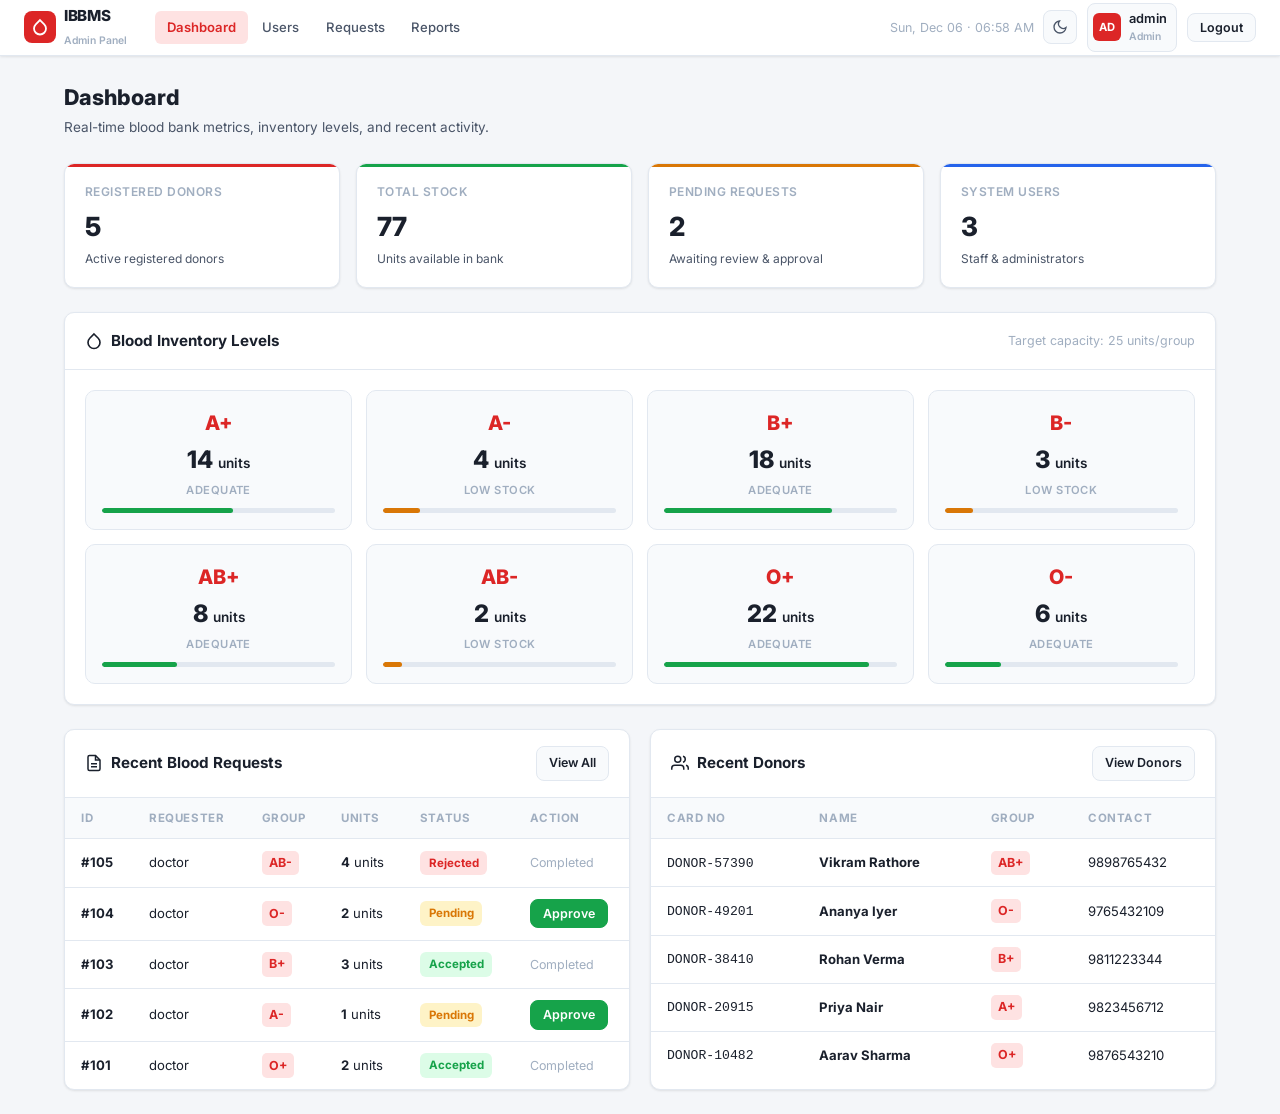
==== admin/dashboard.html @ c698e4dd "Redesign project: HTML-first UI, top navbar, centered login, and request cancellation" ====
<!DOCTYPE html>
<html lang="en">
<head>
    <meta charset="UTF-8">
    <meta name="viewport" content="width=device-width, initial-scale=1.0">
    <title>Admin Dashboard — IBBMS</title>
    <link rel="stylesheet" href="../assets/styles.css">
</head>
<body>
    <nav class="navbar">
        <div class="nav-brand">
            <div class="brand-icon">
                <svg width="18" height="18" viewBox="0 0 24 24" fill="none" stroke="currentColor" stroke-width="2.4"><path d="M12 2.69l5.66 5.66a8 8 0 1 1-11.31 0z"/></svg>
            </div>
            <div><h1>IBBMS</h1><span>Admin Panel</span></div>
        </div>
        <div class="nav-links">
            <a href="dashboard.html" class="active">Dashboard</a>
            <a href="manage_users.html">Users</a>
            <a href="manage_requests.html">Requests</a>
            <a href="reports.html">Reports</a>
        </div>
        <div class="nav-right">
            <span class="live-clock" style="font-size:.78rem;color:var(--text-muted)"></span>
            <button class="theme-btn" onclick="toggleTheme()" title="Toggle theme"></button>
            <div class="nav-user">
                <div class="nav-avatar" id="navAvatar">AD</div>
                <div><div id="navUsername" style="font-size:.8rem">admin</div><div class="role-tag" id="navRole">Admin</div></div>
            </div>
            <button class="btn btn-sm btn-secondary" onclick="logout(event)">Logout</button>
        </div>
    </nav>

    <main class="page">
        <div class="page-header">
            <div>
                <h2>Dashboard</h2>
                <p>Real-time blood bank metrics, inventory levels, and recent activity.</p>
            </div>
        </div>

        <!-- Stat Cards -->
        <div class="stats-row">
            <div class="stat-card red">
                <div class="stat-label">Registered Donors</div>
                <div class="stat-value" id="statDonors">—</div>
                <div class="stat-meta">Active registered donors</div>
            </div>
            <div class="stat-card green">
                <div class="stat-label">Total Stock</div>
                <div class="stat-value" id="statStock">—</div>
                <div class="stat-meta">Units available in bank</div>
            </div>
            <div class="stat-card amber">
                <div class="stat-label">Pending Requests</div>
                <div class="stat-value" id="statPending">—</div>
                <div class="stat-meta">Awaiting review &amp; approval</div>
            </div>
            <div class="stat-card blue">
                <div class="stat-label">System Users</div>
                <div class="stat-value" id="statUsers">—</div>
                <div class="stat-meta">Staff &amp; administrators</div>
            </div>
        </div>

        <!-- Blood Inventory Grid Card -->
        <div class="card">
            <div class="card-header">
                <h3>
                    <svg width="18" height="18" viewBox="0 0 24 24" fill="none" stroke="currentColor" stroke-width="2.2"><path d="M12 2.69l5.66 5.66a8 8 0 1 1-11.31 0z"/></svg>
                    Blood Inventory Levels
                </h3>
                <span style="font-size:.78rem;color:var(--text-muted)">Target capacity: 25 units/group</span>
            </div>
            <div class="card-body">
                <div class="blood-grid" id="bloodGrid">
                    <!-- Blood units dynamically rendered -->
                </div>
            </div>
        </div>

        <!-- Two-column: Recent Requests & Recent Donors -->
        <div class="grid-2">
            <!-- Recent Requests -->
            <div class="card">
                <div class="card-header">
                    <h3>
                        <svg width="18" height="18" viewBox="0 0 24 24" fill="none" stroke="currentColor" stroke-width="2"><path d="M14 2H6a2 2 0 0 0-2 2v16a2 2 0 0 0 2 2h12a2 2 0 0 0 2-2V8z"/><polyline points="14 2 14 8 20 8"/><line x1="16" y1="13" x2="8" y2="13"/><line x1="16" y1="17" x2="8" y2="17"/></svg>
                        Recent Blood Requests
                    </h3>
                    <a href="manage_requests.html" class="btn btn-sm btn-secondary">View All</a>
                </div>
                <div class="card-body p-0">
                    <div class="table-wrap">
                        <table>
                            <thead>
                                <tr>
                                    <th>ID</th>
                                    <th>Requester</th>
                                    <th>Group</th>
                                    <th>Units</th>
                                    <th>Status</th>
                                    <th>Action</th>
                                </tr>
                            </thead>
                            <tbody id="recentRequestsBody">
                                <tr><td colspan="6" class="empty-state">Loading requests...</td></tr>
                            </tbody>
                        </table>
                    </div>
                </div>
            </div>

            <!-- Recent Donors -->
            <div class="card">
                <div class="card-header">
                    <h3>
                        <svg width="18" height="18" viewBox="0 0 24 24" fill="none" stroke="currentColor" stroke-width="2"><path d="M17 21v-2a4 4 0 0 0-4-4H5a4 4 0 0 0-4 4v2"/><circle cx="9" cy="7" r="4"/><path d="M23 21v-2a4 4 0 0 0-3-3.87"/><path d="M16 3.13a4 4 0 0 1 0 7.75"/></svg>
                        Recent Donors
                    </h3>
                    <a href="reports.html" class="btn btn-sm btn-secondary">View Donors</a>
                </div>
                <div class="card-body p-0">
                    <div class="table-wrap">
                        <table>
                            <thead>
                                <tr>
                                    <th>Card No</th>
                                    <th>Name</th>
                                    <th>Group</th>
                                    <th>Contact</th>
                                </tr>
                            </thead>
                            <tbody id="recentDonorsBody">
                                <tr><td colspan="4" class="empty-state">Loading donors...</td></tr>
                            </tbody>
                        </table>
                    </div>
                </div>
            </div>
        </div>
    </main>

    <script src="../assets/app.js"></script>
    <script>
        async function loadDashboard() {
            const data = await IBBMS.loadShell('Admin');
            if (!data) return;

            // Stats row
            const totalStock = Object.values(data.inventory || {}).reduce((a, b) => a + b, 0);
            const pendingCount = (data.requests || []).filter(r => r.status === 'Pending').length;

            document.getElementById('statDonors').textContent = data.donors ? data.donors.length : 0;
            document.getElementById('statStock').textContent = totalStock;
            document.getElementById('statPending').textContent = pendingCount;
            document.getElementById('statUsers').textContent = data.users ? data.users.length : 0;

            // Render Blood Grid
            renderBloodGrid(data.inventory || {});

            // Render Recent Requests (first 5)
            renderRecentRequests(data.requests || []);

            // Render Recent Donors (first 5)
            renderRecentDonors(data.donors || []);
        }

        function renderBloodGrid(inventory) {
            const container = document.getElementById('bloodGrid');
            container.innerHTML = BLOOD_GROUPS.map(group => {
                const units = inventory[group] !== undefined ? inventory[group] : 0;
                let statusClass = '';
                if (units === 0) statusClass = 'critical';
                else if (units <= 5) statusClass = 'low';

                const pct = Math.min(100, Math.round((units / 25) * 100));

                return `
                    <div class="blood-item ${statusClass}">
                        <div class="group-name">${esc(group)}</div>
                        <div class="group-units">${units} <span style="font-size:.85rem;font-weight:600">units</span></div>
                        <div class="group-label">${units === 0 ? 'Critical (0 units)' : units <= 5 ? 'Low Stock' : 'Adequate'}</div>
                        <div class="meter">
                            <div class="meter-fill" style="width: ${pct}%"></div>
                        </div>
                    </div>
                `;
            }).join('');
        }

        function renderRecentRequests(requests) {
            const tbody = document.getElementById('recentRequestsBody');
            const recent = requests.slice(0, 5);
            if (!recent.length) {
                tbody.innerHTML = '<tr><td colspan="6" class="empty-state">No blood requests found.</td></tr>';
                return;
            }

            tbody.innerHTML = recent.map(r => {
                let badgeClass = 'badge-blue';
                if (r.status === 'Accepted') badgeClass = 'badge-green';
                else if (r.status === 'Pending') badgeClass = 'badge-amber';
                else if (r.status === 'Rejected') badgeClass = 'badge-red';
                else if (r.status === 'Cancelled') badgeClass = 'badge-gray';

                const actionBtn = r.status === 'Pending'
                    ? `<button class="btn btn-sm btn-success" onclick="approveRequest(${r.request_id})">Approve</button>`
                    : `<span style="color:var(--text-muted);font-size:.78rem;">${r.status === 'Cancelled' ? 'Cancelled' : 'Completed'}</span>`;

                return `
                    <tr>
                        <td><strong>#${esc(r.request_id)}</strong></td>
                        <td>${esc(r.username || 'doctor')}</td>
                        <td><span class="blood-tag">${esc(r.blood_group)}</span></td>
                        <td><strong>${esc(r.units_requested)}</strong> units</td>
                        <td><span class="badge ${badgeClass}">${esc(r.status)}</span></td>
                        <td>${actionBtn}</td>
                    </tr>
                `;
            }).join('');
        }

        function renderRecentDonors(donors) {
            const tbody = document.getElementById('recentDonorsBody');
            const recent = donors.slice(0, 5);
            if (!recent.length) {
                tbody.innerHTML = '<tr><td colspan="4" class="empty-state">No donors registered yet.</td></tr>';
                return;
            }

            tbody.innerHTML = recent.map(d => `
                <tr>
                    <td><code>${esc(d.donor_card_no)}</code></td>
                    <td><strong>${esc(d.name)}</strong></td>
                    <td><span class="blood-tag">${esc(d.blood_group)}</span></td>
                    <td>${esc(d.contact)}</td>
                </tr>
            `).join('');
        }

        function approveRequest(requestId) {
            confirmModal({
                title: 'Approve Blood Request',
                message: `Are you sure you want to approve request #${requestId}? Required units will be deducted from inventory.`,
                confirmText: 'Approve Request',
                confirmClass: 'btn-success',
                onConfirm: async () => {
                    const res = await IBBMS.call('handle_request', { request_id: requestId, decision: 'accept' });
                    if (res.ok) {
                        showAlert(res.message || 'Request approved successfully.', 'success');
                        await loadDashboard();
                    } else {
                        showAlert(res.error || 'Failed to approve request.', 'danger');
                    }
                }
            });
        }

        document.addEventListener('DOMContentLoaded', loadDashboard);
    </script>
</body>
</html>
---- assets/styles.css ----
@import url('https://fonts.googleapis.com/css2?family=Inter:wght@300;400;500;600;700;800&display=swap');

/* ============================================================
   CSS Variables — Light & Dark Themes
   ============================================================ */
:root {
    --bg: #F4F6F9;
    --surface: #FFFFFF;
    --surface-alt: #F8FAFC;
    --text: #1A202C;
    --text-secondary: #4A5568;
    --text-muted: #A0AEC0;
    --border: #E2E8F0;
    --crimson: #DC2626;
    --crimson-dark: #B91C1C;
    --crimson-light: #FEE2E2;
    --green: #16A34A;
    --green-light: #DCFCE7;
    --amber: #D97706;
    --amber-light: #FEF3C7;
    --blue: #2563EB;
    --blue-light: #DBEAFE;
    --shadow-sm: 0 1px 3px rgba(0,0,0,.06), 0 1px 2px rgba(0,0,0,.04);
    --shadow-md: 0 4px 14px rgba(0,0,0,.08);
    --shadow-lg: 0 10px 30px rgba(0,0,0,.1);
    --radius: 10px;
    --radius-lg: 14px;
    --nav-height: 56px;
}

[data-theme="dark"] {
    --bg: #0F1117;
    --surface: #1A1D2B;
    --surface-alt: #22263A;
    --text: #E2E8F0;
    --text-secondary: #A0AEC0;
    --text-muted: #63718A;
    --border: #2D3348;
    --crimson-light: rgba(220,38,38,.15);
    --green-light: rgba(22,163,74,.15);
    --amber-light: rgba(217,119,6,.15);
    --blue-light: rgba(37,99,235,.15);
    --shadow-sm: 0 1px 3px rgba(0,0,0,.3);
    --shadow-md: 0 4px 14px rgba(0,0,0,.4);
    --shadow-lg: 0 10px 30px rgba(0,0,0,.5);
}

/* ============================================================
   Reset & Base
   ============================================================ */
*, *::before, *::after { box-sizing: border-box; margin: 0; padding: 0; }
html, body { height: 100%; }
body {
    font-family: 'Inter', -apple-system, BlinkMacSystemFont, sans-serif;
    background: var(--bg);
    color: var(--text);
    font-size: 14px;
    line-height: 1.6;
    -webkit-font-smoothing: antialiased;
    transition: background .2s, color .2s;
}
a { color: inherit; text-decoration: none; }
img { max-width: 100%; }

/* ============================================================
   LOGIN PAGE — Simple Centered Card
   ============================================================ */
.login-page {
    min-height: 100vh;
    display: flex;
    align-items: center;
    justify-content: center;
    background: linear-gradient(135deg, #1E293B 0%, #0F172A 50%, #7F1D1D 100%);
    padding: 1rem;
}
.login-card {
    background: var(--surface);
    border-radius: var(--radius-lg);
    box-shadow: var(--shadow-lg);
    width: 100%;
    max-width: 400px;
    padding: 2.5rem 2rem;
}
.login-card .logo {
    display: flex;
    align-items: center;
    gap: .6rem;
    margin-bottom: 1.75rem;
}
.login-card .logo-icon {
    width: 40px; height: 40px;
    background: var(--crimson);
    border-radius: 10px;
    display: flex; align-items: center; justify-content: center;
    color: #fff;
}
.login-card .logo-text h1 {
    font-size: 1.15rem; font-weight: 800; line-height: 1.2;
}
.login-card .logo-text span {
    font-size: .72rem; color: var(--text-muted); text-transform: uppercase; letter-spacing: .05em;
}
.login-card h2 {
    font-size: 1.35rem; font-weight: 700; margin-bottom: .25rem;
}
.login-card .subtitle {
    font-size: .85rem; color: var(--text-secondary); margin-bottom: 1.5rem;
}
.login-card .alert {
    padding: .65rem .85rem;
    border-radius: 8px;
    font-size: .82rem;
    font-weight: 600;
    margin-bottom: 1rem;
    display: none;
}
.login-card .alert-error { background: var(--crimson-light); color: var(--crimson); }
.login-card .alert-success { background: var(--green-light); color: var(--green); }
.login-card .alert-info { background: var(--blue-light); color: var(--blue); }

/* Quick role buttons */
.role-buttons {
    display: flex; gap: .5rem; margin-top: 1.25rem;
    padding-top: 1.25rem; border-top: 1px solid var(--border);
}
.role-buttons button {
    flex: 1; padding: .5rem .25rem;
    border: 1px solid var(--border); border-radius: 8px;
    background: var(--surface-alt); color: var(--text);
    font-size: .72rem; font-weight: 600;
    cursor: pointer; transition: all .15s;
    text-align: center;
}
.role-buttons button:hover,
.role-buttons button.active {
    border-color: var(--crimson);
    background: var(--crimson-light);
    color: var(--crimson);
}
.role-buttons button strong { display: block; font-size: .78rem; margin-bottom: 1px; }

/* ============================================================
   Forms — Shared
   ============================================================ */
.form-group { margin-bottom: 1rem; }
.form-label {
    display: block; font-size: .8rem; font-weight: 600;
    color: var(--text-secondary); margin-bottom: .35rem;
}
.form-label .req { color: var(--crimson); }
.form-input, .form-select {
    width: 100%; padding: .6rem .85rem;
    border: 1px solid var(--border); border-radius: 8px;
    background: var(--surface-alt); color: var(--text);
    font-size: .88rem; font-family: inherit;
    transition: border-color .15s, box-shadow .15s;
    outline: none;
}
.form-input:focus, .form-select:focus {
    border-color: var(--crimson);
    box-shadow: 0 0 0 3px rgba(220,38,38,.1);
}
.form-input::placeholder { color: var(--text-muted); }

/* ============================================================
   Buttons
   ============================================================ */
.btn {
    display: inline-flex; align-items: center; gap: .4rem;
    padding: .55rem 1.1rem; border: 1px solid transparent;
    border-radius: 8px; font-size: .82rem; font-weight: 600;
    cursor: pointer; font-family: inherit;
    transition: all .15s; text-decoration: none; white-space: nowrap;
}
.btn-primary {
    background: var(--crimson); color: #fff; border-color: var(--crimson);
}
.btn-primary:hover { background: var(--crimson-dark); }
.btn-secondary {
    background: var(--surface-alt); color: var(--text); border-color: var(--border);
}
.btn-secondary:hover { border-color: var(--crimson); color: var(--crimson); }
.btn-success { background: var(--green); color: #fff; border-color: var(--green); }
.btn-success:hover { background: #15803D; }
.btn-danger { background: var(--crimson); color: #fff; }
.btn-danger:hover { background: var(--crimson-dark); }
.btn-sm { padding: .4rem .75rem; font-size: .78rem; }
.btn-block { width: 100%; justify-content: center; }
.btn:disabled { opacity: .5; cursor: not-allowed; }

/* ============================================================
   Top Navbar
   ============================================================ */
.navbar {
    position: sticky; top: 0; z-index: 100;
    background: var(--surface);
    border-bottom: 1px solid var(--border);
    box-shadow: var(--shadow-sm);
    height: var(--nav-height);
    display: flex; align-items: center;
    padding: 0 1.5rem;
}
.nav-brand {
    display: flex; align-items: center; gap: .5rem;
    margin-right: 1.75rem; flex-shrink: 0;
}
.nav-brand .brand-icon {
    width: 32px; height: 32px; border-radius: 8px;
    background: var(--crimson); color: #fff;
    display: flex; align-items: center; justify-content: center;
}
.nav-brand h1 {
    font-size: .95rem; font-weight: 800; letter-spacing: -.02em;
}
.nav-brand span {
    font-size: .65rem; color: var(--text-muted); font-weight: 600;
}
.nav-links {
    display: flex; align-items: center; gap: .15rem;
    list-style: none; flex: 1;
}
.nav-links a {
    padding: .4rem .75rem; border-radius: 6px;
    font-size: .82rem; font-weight: 500;
    color: var(--text-secondary);
    transition: all .15s;
}
.nav-links a:hover { background: var(--surface-alt); color: var(--text); }
.nav-links a.active {
    background: var(--crimson-light); color: var(--crimson); font-weight: 600;
}
.nav-right {
    display: flex; align-items: center; gap: .6rem;
    margin-left: auto;
}
.nav-user {
    display: flex; align-items: center; gap: .5rem;
    padding: .3rem .6rem .3rem .3rem;
    border-radius: 8px; border: 1px solid var(--border);
    background: var(--surface-alt);
    font-size: .8rem; font-weight: 600;
}
.nav-avatar {
    width: 28px; height: 28px; border-radius: 6px;
    background: var(--crimson); color: #fff;
    display: flex; align-items: center; justify-content: center;
    font-size: .7rem; font-weight: 700;
}
.nav-user .role-tag {
    font-size: .65rem; color: var(--text-muted); font-weight: 600;
}
.theme-btn {
    width: 34px; height: 34px; border-radius: 8px;
    border: 1px solid var(--border); background: var(--surface-alt);
    color: var(--text-secondary); cursor: pointer;
    display: flex; align-items: center; justify-content: center;
    transition: all .15s;
}
.theme-btn:hover { border-color: var(--crimson); color: var(--crimson); }

/* ============================================================
   Page Layout
   ============================================================ */
.page {
    max-width: 1200px;
    margin: 0 auto;
    padding: 1.5rem;
}
.page-header {
    display: flex; justify-content: space-between; align-items: center;
    margin-bottom: 1.5rem; flex-wrap: wrap; gap: .75rem;
}
.page-header h2 {
    font-size: 1.35rem; font-weight: 800;
}
.page-header p {
    font-size: .85rem; color: var(--text-secondary); margin-top: .15rem;
}

/* ============================================================
   Stat Cards
   ============================================================ */
.stats-row {
    display: grid;
    grid-template-columns: repeat(auto-fit, minmax(200px, 1fr));
    gap: 1rem;
    margin-bottom: 1.5rem;
}
.stat-card {
    background: var(--surface);
    border: 1px solid var(--border);
    border-radius: var(--radius);
    padding: 1.15rem 1.25rem;
    box-shadow: var(--shadow-sm);
    transition: transform .15s, box-shadow .15s;
    position: relative;
    overflow: hidden;
}
.stat-card::before {
    content: '';
    position: absolute; top: 0; left: 0; right: 0; height: 3px;
}
.stat-card.red::before    { background: var(--crimson); }
.stat-card.green::before  { background: var(--green); }
.stat-card.amber::before  { background: var(--amber); }
.stat-card.blue::before   { background: var(--blue); }
.stat-card:hover { transform: translateY(-2px); box-shadow: var(--shadow-md); }
.stat-card .stat-label {
    font-size: .75rem; font-weight: 600; color: var(--text-muted);
    text-transform: uppercase; letter-spacing: .04em;
}
.stat-card .stat-value {
    font-size: 1.65rem; font-weight: 800; margin: .25rem 0 .1rem;
    letter-spacing: -.02em;
}
.stat-card .stat-meta {
    font-size: .75rem; color: var(--text-secondary);
}

/* ============================================================
   Card Container
   ============================================================ */
.card {
    background: var(--surface);
    border: 1px solid var(--border);
    border-radius: var(--radius);
    box-shadow: var(--shadow-sm);
    margin-bottom: 1.5rem;
    overflow: hidden;
}
.card-header {
    display: flex; justify-content: space-between; align-items: center;
    padding: 1rem 1.25rem;
    border-bottom: 1px solid var(--border);
}
.card-header h3 {
    font-size: .95rem; font-weight: 700;
    display: flex; align-items: center; gap: .5rem;
}
.card-body { padding: 1.25rem; }
.card-body.p-0 { padding: 0; }

/* ============================================================
   Blood Inventory Grid
   ============================================================ */
.blood-grid {
    display: grid;
    grid-template-columns: repeat(4, 1fr);
    gap: .85rem;
}
.blood-item {
    background: var(--surface-alt);
    border: 1px solid var(--border);
    border-radius: var(--radius);
    padding: 1rem;
    text-align: center;
    transition: all .15s;
}
.blood-item:hover { transform: translateY(-2px); box-shadow: var(--shadow-md); }
.blood-item .group-name {
    font-size: 1.25rem; font-weight: 800; color: var(--crimson);
    margin-bottom: .15rem;
}
.blood-item .group-units {
    font-size: 1.5rem; font-weight: 800;
    margin: .15rem 0;
}
.blood-item .group-label {
    font-size: .7rem; font-weight: 600; color: var(--text-muted);
    text-transform: uppercase; letter-spacing: .04em;
}
.blood-item .meter {
    width: 100%; height: 5px; background: var(--border);
    border-radius: 999px; margin-top: .5rem; overflow: hidden;
}
.blood-item .meter-fill {
    height: 100%; border-radius: 999px;
    background: var(--green); transition: width .3s;
}
.blood-item.low .meter-fill  { background: var(--amber); }
.blood-item.critical .meter-fill, .blood-item.critical .group-name { color: var(--crimson); }
.blood-item.critical .meter-fill { background: var(--crimson); }
.blood-item a {
    display: inline-block; margin-top: .5rem; font-size: .72rem;
    font-weight: 600; color: var(--crimson);
}

/* Badges */
.badge {
    display: inline-flex; align-items: center; gap: .25rem;
    padding: .2rem .55rem; border-radius: 6px;
    font-size: .72rem; font-weight: 700;
}
.badge-green  { background: var(--green-light);  color: var(--green); }
.badge-amber  { background: var(--amber-light);  color: var(--amber); }
.badge-red    { background: var(--crimson-light); color: var(--crimson); }
.badge-blue   { background: var(--blue-light);    color: var(--blue); }
.badge-gray   { background: var(--border);        color: var(--text-secondary); }

/* ============================================================
   Table
   ============================================================ */
.table-wrap { overflow-x: auto; }
table {
    width: 100%; border-collapse: collapse;
}
table th, table td {
    padding: .7rem 1rem; text-align: left;
    font-size: .82rem;
}
table th {
    background: var(--surface-alt);
    font-weight: 700; font-size: .72rem;
    text-transform: uppercase; letter-spacing: .05em;
    color: var(--text-muted);
    border-bottom: 1px solid var(--border);
}
table td { border-bottom: 1px solid var(--border); }
table tbody tr:hover { background: var(--surface-alt); }
table tbody tr:last-child td { border-bottom: none; }

.blood-tag {
    display: inline-block; padding: .15rem .45rem;
    border-radius: 5px; font-size: .78rem; font-weight: 700;
    background: var(--crimson-light); color: var(--crimson);
}

/* ============================================================
   Empty State
   ============================================================ */
.empty-state {
    text-align: center; padding: 2.5rem 1rem;
    color: var(--text-muted); font-size: .88rem;
}

/* ============================================================
   Grid Helpers
   ============================================================ */
.grid-2 {
    display: grid; grid-template-columns: repeat(auto-fit, minmax(420px, 1fr));
    gap: 1.25rem;
}
.grid-2 .card { margin-bottom: 0; }

/* ============================================================
   Modal
   ============================================================ */
.modal-overlay {
    position: fixed; inset: 0; z-index: 999;
    background: rgba(0,0,0,.45); backdrop-filter: blur(3px);
    display: none; align-items: center; justify-content: center;
}
.modal-overlay.active { display: flex; }
.modal-box {
    background: var(--surface); border-radius: var(--radius-lg);
    box-shadow: var(--shadow-lg);
    width: 100%; max-width: 420px;
    padding: 1.75rem;
}
.modal-box h3 { font-size: 1.05rem; font-weight: 700; margin-bottom: .5rem; }
.modal-box p { font-size: .88rem; color: var(--text-secondary); margin-bottom: 1.25rem; }
.modal-actions { display: flex; justify-content: flex-end; gap: .5rem; }

/* ============================================================
   Toast
   ============================================================ */
.toast-container {
    position: fixed; bottom: 1.25rem; right: 1.25rem;
    z-index: 1000; display: flex; flex-direction: column-reverse; gap: .5rem;
}
.toast {
    display: flex; align-items: center; gap: .65rem;
    padding: .7rem 1rem; border-radius: 8px;
    background: var(--surface); border: 1px solid var(--border);
    box-shadow: var(--shadow-md);
    font-size: .82rem; font-weight: 600;
    min-width: 280px; max-width: 400px;
    animation: slideIn .2s ease;
}
.toast-success { border-left: 3px solid var(--green); }
.toast-error   { border-left: 3px solid var(--crimson); }
.toast-info    { border-left: 3px solid var(--blue); }
@keyframes slideIn { from { opacity:0; transform:translateX(20px); } to { opacity:1; transform:translateX(0); } }

/* ============================================================
   Responsive
   ============================================================ */
@media (max-width: 768px) {
    .blood-grid { grid-template-columns: repeat(2, 1fr); }
    .stats-row  { grid-template-columns: 1fr 1fr; }
    .grid-2     { grid-template-columns: 1fr; }
    .navbar { padding: 0 .75rem; }
    .nav-links a { font-size: .75rem; padding: .35rem .5rem; }
    .page { padding: 1rem; }
}
@media (max-width: 480px) {
    .blood-grid { grid-template-columns: 1fr 1fr; }
    .stats-row  { grid-template-columns: 1fr; }
    .login-card { padding: 1.75rem 1.25rem; }
}
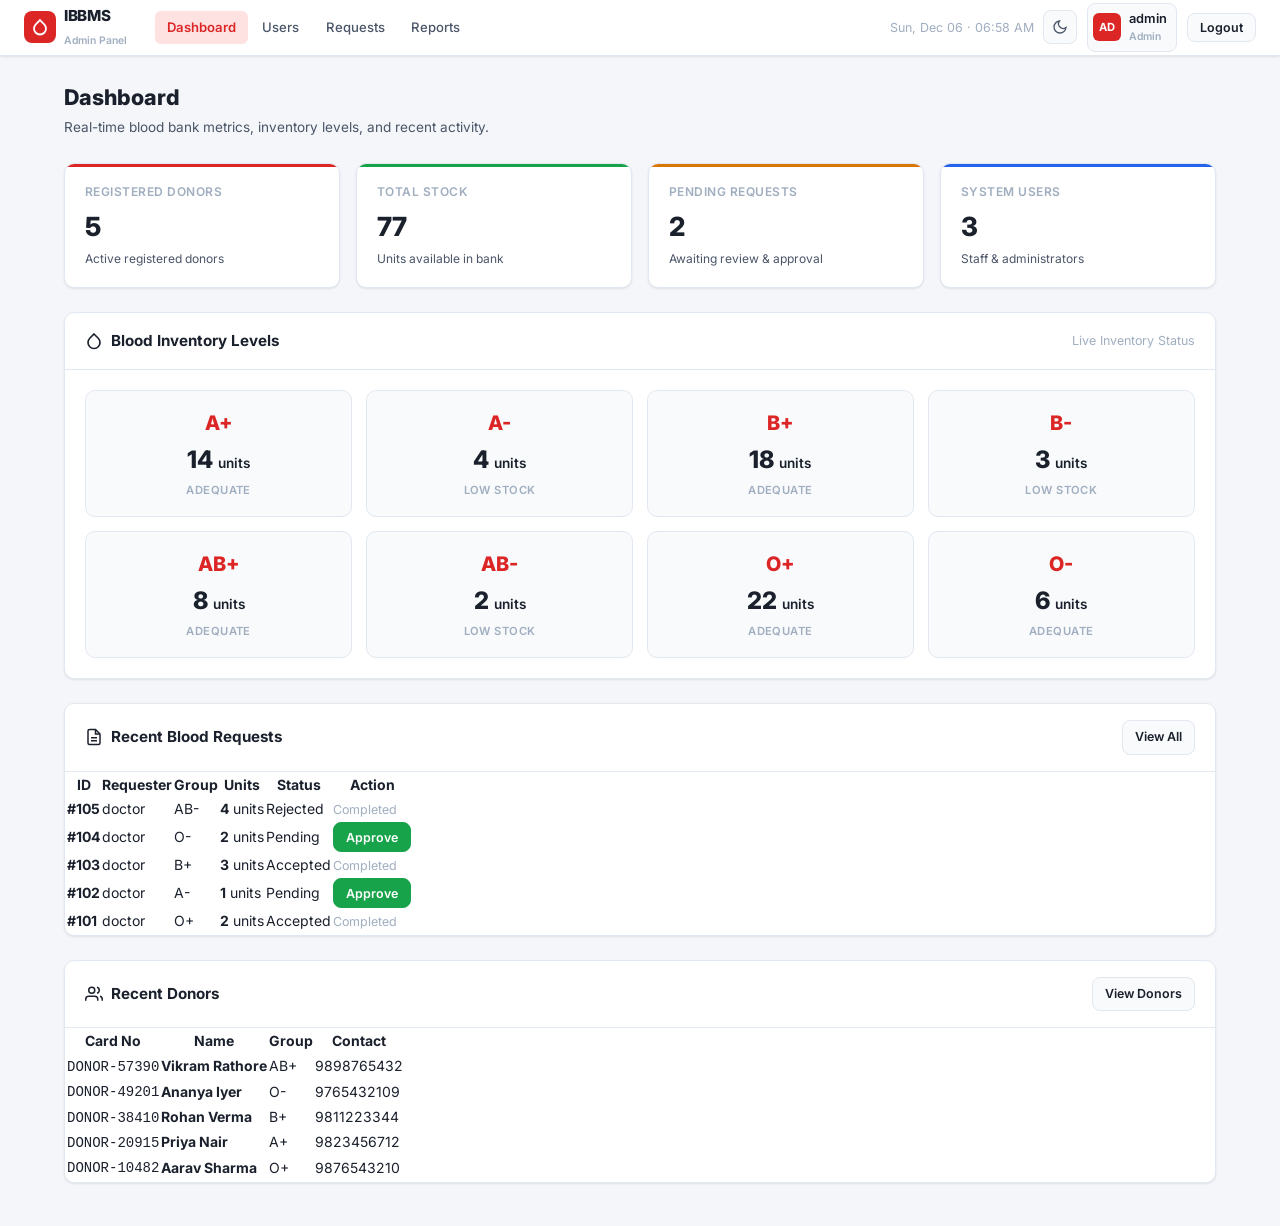
==== commit 416c8435: "Remove level bar meters from blood inventory items" ====
--- a/admin/dashboard.html
+++ b/admin/dashboard.html
@@ -70,7 +70,7 @@
                     <svg width="18" height="18" viewBox="0 0 24 24" fill="none" stroke="currentColor" stroke-width="2.2"><path d="M12 2.69l5.66 5.66a8 8 0 1 1-11.31 0z"/></svg>
                     Blood Inventory Levels
                 </h3>
-                <span style="font-size:.78rem;color:var(--text-muted)">Target capacity: 25 units/group</span>
+                <span style="font-size:.78rem;color:var(--text-muted)">Live Inventory Status</span>
             </div>
             <div class="card-body">
                 <div class="blood-grid" id="bloodGrid">
@@ -174,16 +174,11 @@
                 if (units === 0) statusClass = 'critical';
                 else if (units <= 5) statusClass = 'low';
 
-                const pct = Math.min(100, Math.round((units / 25) * 100));
-
                 return `
                     <div class="blood-item ${statusClass}">
                         <div class="group-name">${esc(group)}</div>
                         <div class="group-units">${units} <span style="font-size:.85rem;font-weight:600">units</span></div>
                         <div class="group-label">${units === 0 ? 'Critical (0 units)' : units <= 5 ? 'Low Stock' : 'Adequate'}</div>
-                        <div class="meter">
-                            <div class="meter-fill" style="width: ${pct}%"></div>
-                        </div>
                     </div>
                 `;
             }).join('');
--- a/assets/styles.css
+++ b/assets/styles.css
@@ -368,18 +368,9 @@
 .blood-item .group-label {
     font-size: .7rem; font-weight: 600; color: var(--text-muted);
     text-transform: uppercase; letter-spacing: .04em;
-}
-.blood-item .meter {
-    width: 100%; height: 5px; background: var(--border);
-    border-radius: 999px; margin-top: .5rem; overflow: hidden;
-}
-.blood-item .meter-fill {
-    height: 100%; border-radius: 999px;
-    background: var(--green); transition: width .3s;
-}
-.blood-item.low .meter-fill  { background: var(--amber); }
-.blood-item.critical .meter-fill, .blood-item.critical .group-name { color: var(--crimson); }
-.blood-item.critical .meter-fill { background: var(--crimson); }
+.blood-item.low { border-color: rgba(217, 119, 6, 0.4); }
+.blood-item.critical { border-color: rgba(225, 29, 72, 0.4); }
+.blood-item.critical .group-name { color: var(--crimson); }
 .blood-item a {
     display: inline-block; margin-top: .5rem; font-size: .72rem;
     font-weight: 600; color: var(--crimson);
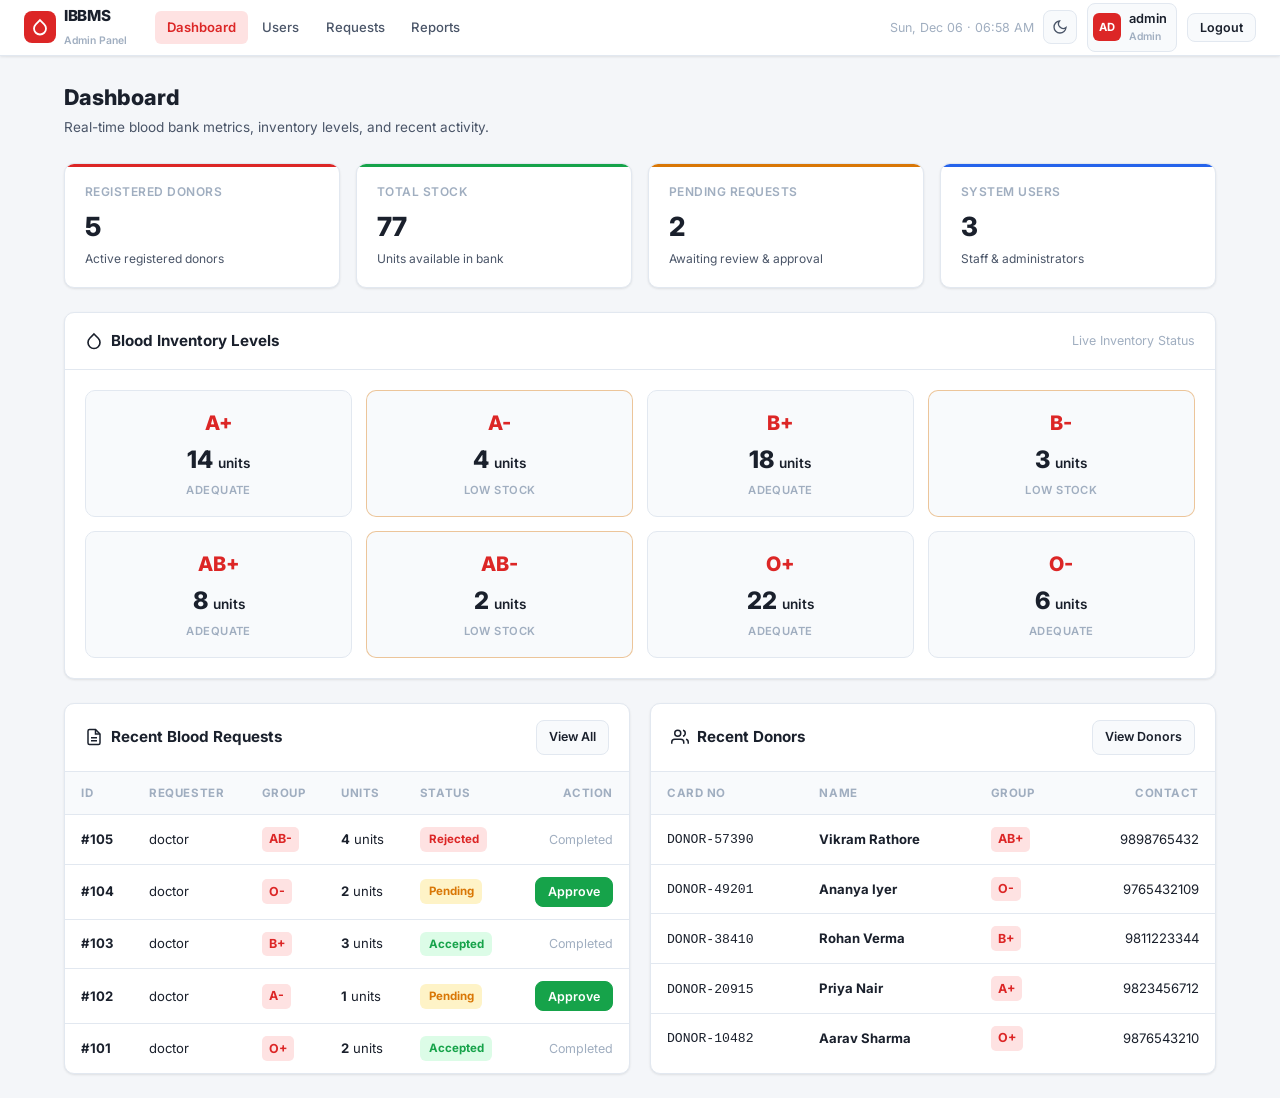
==== commit f520f5c9: "Fix CSS parsing error affecting table formatting, column padding, and grid layout in dashboard logs" ====
--- a/admin/dashboard.html
+++ b/admin/dashboard.html
@@ -100,7 +100,7 @@
                                     <th>Group</th>
                                     <th>Units</th>
                                     <th>Status</th>
-                                    <th>Action</th>
+                                    <th style="text-align:right;">Action</th>
                                 </tr>
                             </thead>
                             <tbody id="recentRequestsBody">
@@ -128,7 +128,7 @@
                                     <th>Card No</th>
                                     <th>Name</th>
                                     <th>Group</th>
-                                    <th>Contact</th>
+                                    <th style="text-align:right;">Contact</th>
                                 </tr>
                             </thead>
                             <tbody id="recentDonorsBody">
@@ -210,7 +210,7 @@
                         <td><span class="blood-tag">${esc(r.blood_group)}</span></td>
                         <td><strong>${esc(r.units_requested)}</strong> units</td>
                         <td><span class="badge ${badgeClass}">${esc(r.status)}</span></td>
-                        <td>${actionBtn}</td>
+                        <td style="text-align:right;">${actionBtn}</td>
                     </tr>
                 `;
             }).join('');
@@ -229,7 +229,7 @@
                     <td><code>${esc(d.donor_card_no)}</code></td>
                     <td><strong>${esc(d.name)}</strong></td>
                     <td><span class="blood-tag">${esc(d.blood_group)}</span></td>
-                    <td>${esc(d.contact)}</td>
+                    <td style="text-align:right;">${esc(d.contact)}</td>
                 </tr>
             `).join('');
         }
--- a/assets/styles.css
+++ b/assets/styles.css
@@ -292,7 +292,6 @@
     border-radius: var(--radius);
     padding: 1.15rem 1.25rem;
     box-shadow: var(--shadow-sm);
-    transition: transform .15s, box-shadow .15s;
     position: relative;
     overflow: hidden;
 }
@@ -304,7 +303,6 @@
 .stat-card.green::before  { background: var(--green); }
 .stat-card.amber::before  { background: var(--amber); }
 .stat-card.blue::before   { background: var(--blue); }
-.stat-card:hover { transform: translateY(-2px); box-shadow: var(--shadow-md); }
 .stat-card .stat-label {
     font-size: .75rem; font-weight: 600; color: var(--text-muted);
     text-transform: uppercase; letter-spacing: .04em;
@@ -354,9 +352,7 @@
     border-radius: var(--radius);
     padding: 1rem;
     text-align: center;
-    transition: all .15s;
-}
-.blood-item:hover { transform: translateY(-2px); box-shadow: var(--shadow-md); }
+}
 .blood-item .group-name {
     font-size: 1.25rem; font-weight: 800; color: var(--crimson);
     margin-bottom: .15rem;
@@ -368,6 +364,7 @@
 .blood-item .group-label {
     font-size: .7rem; font-weight: 600; color: var(--text-muted);
     text-transform: uppercase; letter-spacing: .04em;
+}
 .blood-item.low { border-color: rgba(217, 119, 6, 0.4); }
 .blood-item.critical { border-color: rgba(225, 29, 72, 0.4); }
 .blood-item.critical .group-name { color: var(--crimson); }
@@ -391,13 +388,13 @@
 /* ============================================================
    Table
    ============================================================ */
-.table-wrap { overflow-x: auto; }
+.table-wrap { overflow-x: auto; width: 100%; }
 table {
-    width: 100%; border-collapse: collapse;
+    width: 100%; border-collapse: collapse; text-align: left;
 }
 table th, table td {
-    padding: .7rem 1rem; text-align: left;
-    font-size: .82rem;
+    padding: .75rem 1rem; text-align: left;
+    font-size: .82rem; vertical-align: middle;
 }
 table th {
     background: var(--surface-alt);
@@ -405,6 +402,7 @@
     text-transform: uppercase; letter-spacing: .05em;
     color: var(--text-muted);
     border-bottom: 1px solid var(--border);
+    white-space: nowrap;
 }
 table td { border-bottom: 1px solid var(--border); }
 table tbody tr:hover { background: var(--surface-alt); }
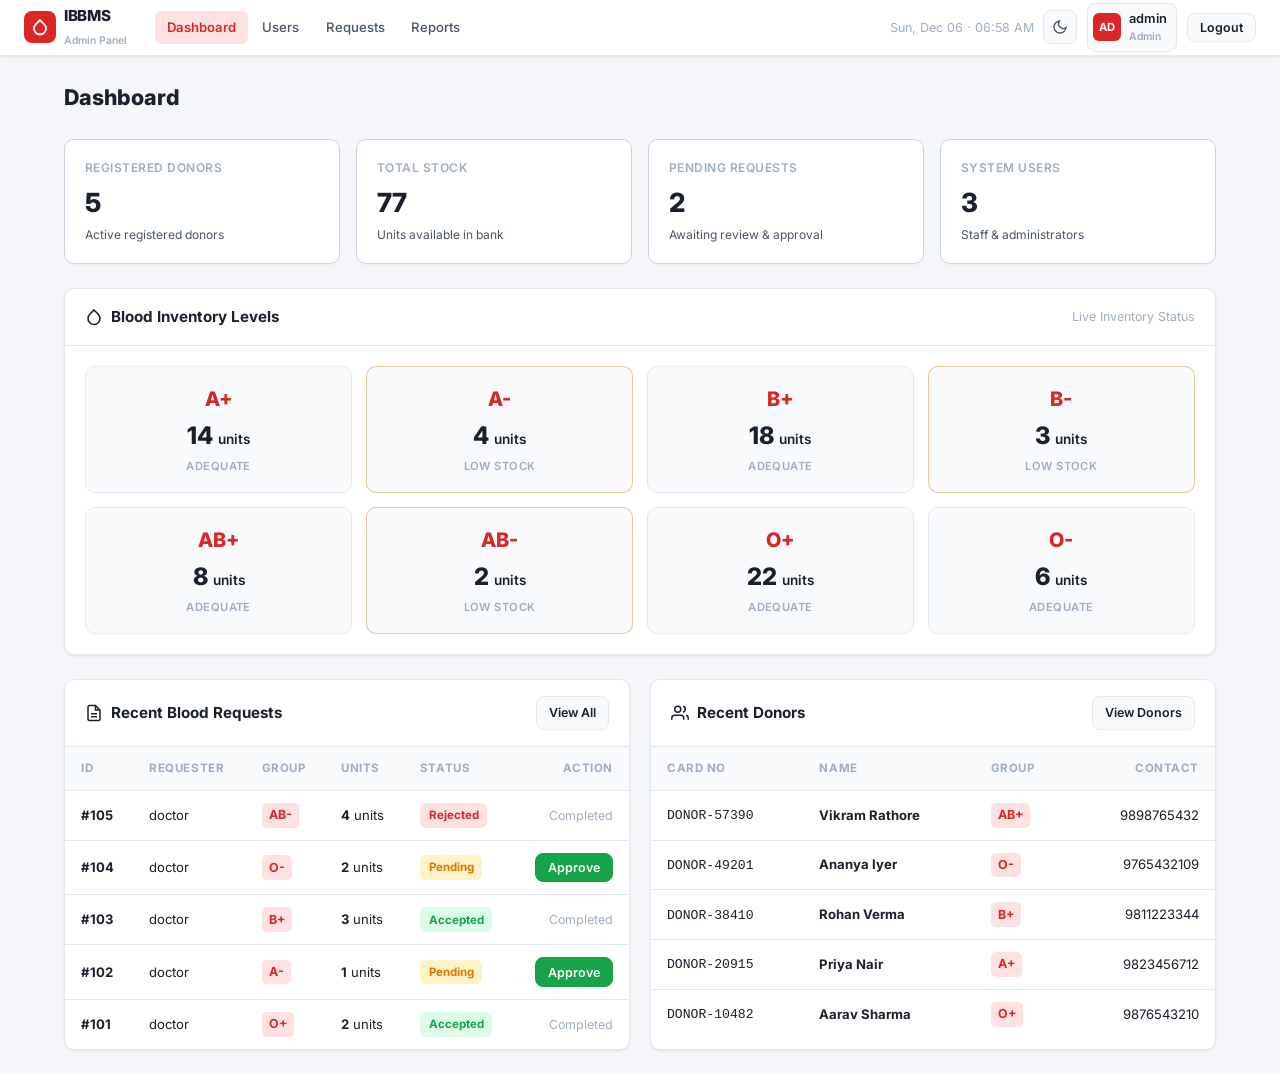
==== commit 6e71aeff: "Remove subtitles from below page and section titles across all views" ====
--- a/admin/dashboard.html
+++ b/admin/dashboard.html
@@ -35,7 +35,6 @@
         <div class="page-header">
             <div>
                 <h2>Dashboard</h2>
-                <p>Real-time blood bank metrics, inventory levels, and recent activity.</p>
             </div>
         </div>
 
--- a/assets/styles.css
+++ b/assets/styles.css
@@ -288,21 +288,16 @@
 }
 .stat-card {
     background: var(--surface);
-    border: 1px solid var(--border);
+    border: 1px solid #CBD5E1;
     border-radius: var(--radius);
     padding: 1.15rem 1.25rem;
-    box-shadow: var(--shadow-sm);
+    box-shadow: 0 1px 3px rgba(0,0,0,.04);
     position: relative;
-    overflow: hidden;
-}
-.stat-card::before {
-    content: '';
-    position: absolute; top: 0; left: 0; right: 0; height: 3px;
-}
-.stat-card.red::before    { background: var(--crimson); }
-.stat-card.green::before  { background: var(--green); }
-.stat-card.amber::before  { background: var(--amber); }
-.stat-card.blue::before   { background: var(--blue); }
+}
+[data-theme="dark"] .stat-card {
+    border-color: var(--border);
+    box-shadow: none;
+}
 .stat-card .stat-label {
     font-size: .75rem; font-weight: 600; color: var(--text-muted);
     text-transform: uppercase; letter-spacing: .04em;
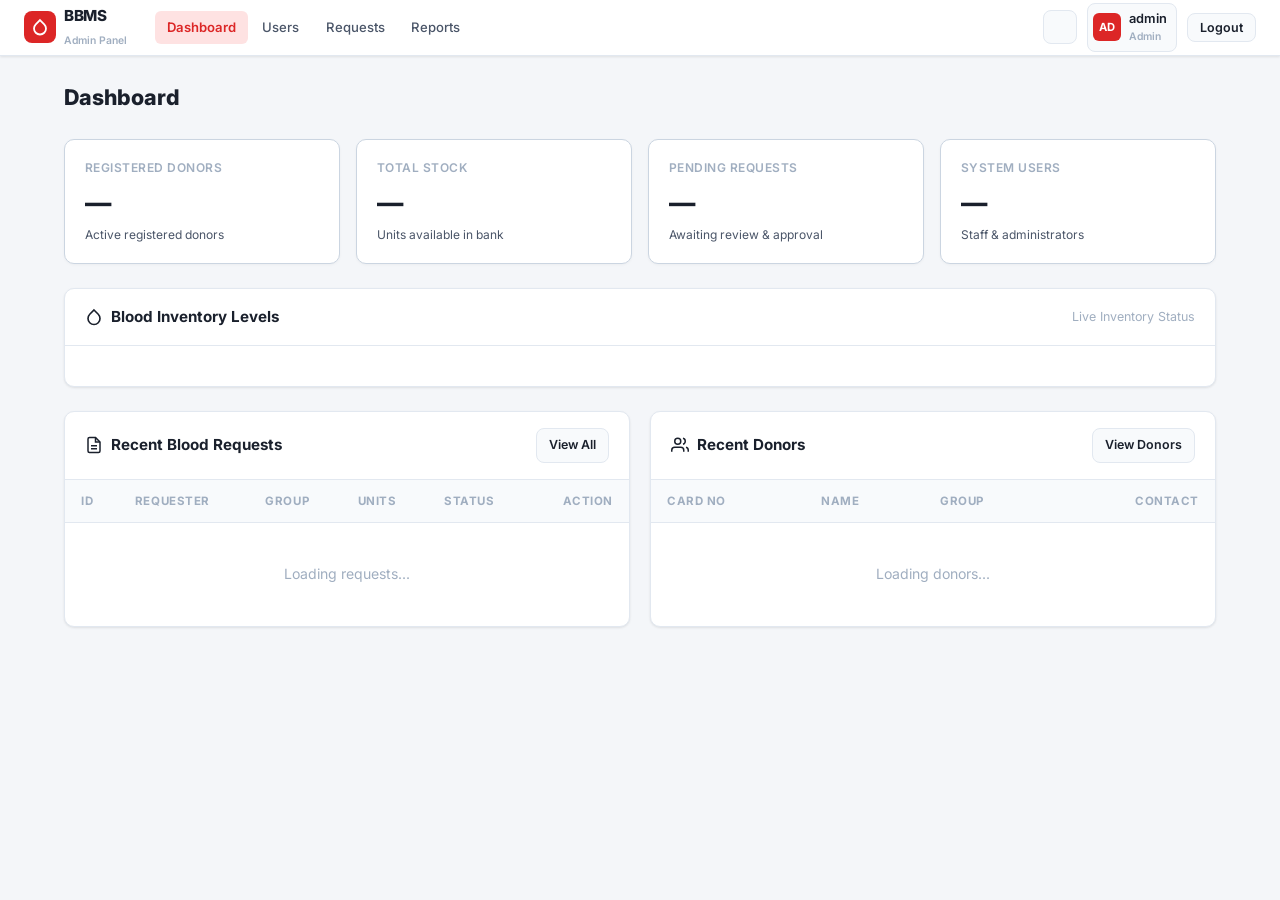
==== commit 1295b653: "Update branding and references from IBBMS to BBMS across project" ====
--- a/admin/dashboard.html
+++ b/admin/dashboard.html
@@ -3,7 +3,7 @@
 <head>
     <meta charset="UTF-8">
     <meta name="viewport" content="width=device-width, initial-scale=1.0">
-    <title>Admin Dashboard — IBBMS</title>
+    <title>Admin Dashboard — BBMS</title>
     <link rel="stylesheet" href="../assets/styles.css">
 </head>
 <body>
@@ -12,7 +12,7 @@
             <div class="brand-icon">
                 <svg width="18" height="18" viewBox="0 0 24 24" fill="none" stroke="currentColor" stroke-width="2.4"><path d="M12 2.69l5.66 5.66a8 8 0 1 1-11.31 0z"/></svg>
             </div>
-            <div><h1>IBBMS</h1><span>Admin Panel</span></div>
+            <div><h1>BBMS</h1><span>Admin Panel</span></div>
         </div>
         <div class="nav-links">
             <a href="dashboard.html" class="active">Dashboard</a>
@@ -143,7 +143,7 @@
     <script src="../assets/app.js"></script>
     <script>
         async function loadDashboard() {
-            const data = await IBBMS.loadShell('Admin');
+            const data = await BBMS.loadShell('Admin');
             if (!data) return;
 
             // Stats row
@@ -240,7 +240,7 @@
                 confirmText: 'Approve Request',
                 confirmClass: 'btn-success',
                 onConfirm: async () => {
-                    const res = await IBBMS.call('handle_request', { request_id: requestId, decision: 'accept' });
+                    const res = await BBMS.call('handle_request', { request_id: requestId, decision: 'accept' });
                     if (res.ok) {
                         showAlert(res.message || 'Request approved successfully.', 'success');
                         await loadDashboard();
--- a/assets/styles.css
+++ b/assets/styles.css
@@ -173,13 +173,17 @@
     transition: all .15s; text-decoration: none; white-space: nowrap;
 }
 .btn-primary {
-    background: var(--crimson); color: #fff; border-color: var(--crimson);
-}
-.btn-primary:hover { background: var(--crimson-dark); }
+    background: var(--blue); color: #fff; border-color: var(--blue);
+}
+.btn-primary:hover { background: #1D4ED8; border-color: #1D4ED8; }
+.btn-blue {
+    background: var(--blue); color: #fff; border-color: var(--blue);
+}
+.btn-blue:hover { background: #1D4ED8; border-color: #1D4ED8; }
 .btn-secondary {
     background: var(--surface-alt); color: var(--text); border-color: var(--border);
 }
-.btn-secondary:hover { border-color: var(--crimson); color: var(--crimson); }
+.btn-secondary:hover { border-color: var(--blue); color: var(--blue); }
 .btn-success { background: var(--green); color: #fff; border-color: var(--green); }
 .btn-success:hover { background: #15803D; }
 .btn-danger { background: var(--crimson); color: #fff; }
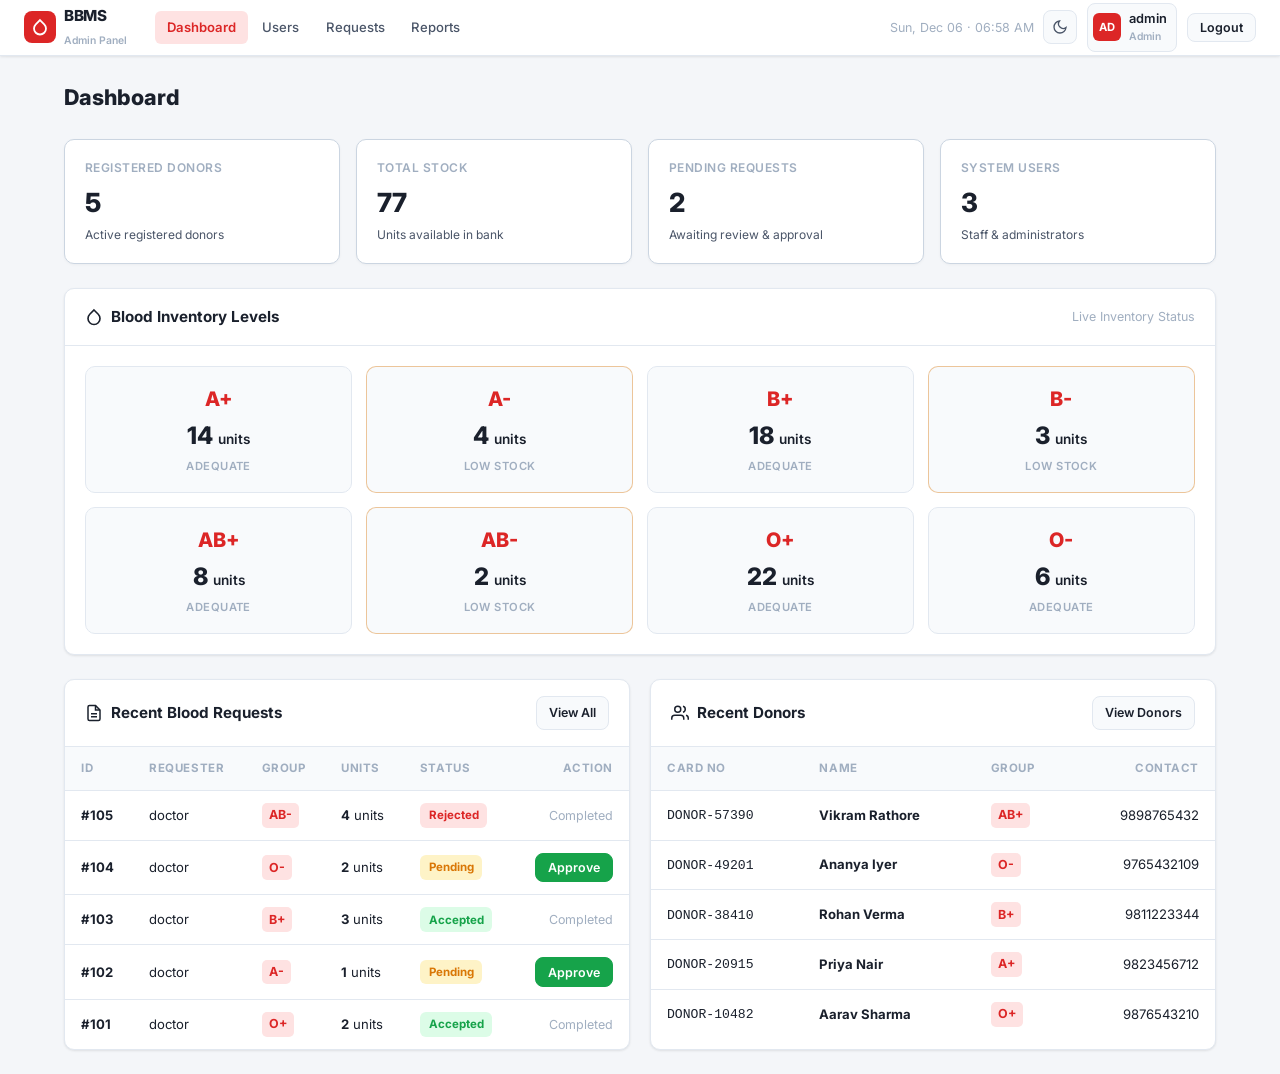
==== commit 4c717c8a: "Remove blood request cancellation feature across frontend and backend" ====
--- a/admin/dashboard.html
+++ b/admin/dashboard.html
@@ -196,11 +196,10 @@
                 if (r.status === 'Accepted') badgeClass = 'badge-green';
                 else if (r.status === 'Pending') badgeClass = 'badge-amber';
                 else if (r.status === 'Rejected') badgeClass = 'badge-red';
-                else if (r.status === 'Cancelled') badgeClass = 'badge-gray';
 
                 const actionBtn = r.status === 'Pending'
                     ? `<button class="btn btn-sm btn-success" onclick="approveRequest(${r.request_id})">Approve</button>`
-                    : `<span style="color:var(--text-muted);font-size:.78rem;">${r.status === 'Cancelled' ? 'Cancelled' : 'Completed'}</span>`;
+                    : `<span style="color:var(--text-muted);font-size:.78rem;">Completed</span>`;
 
                 return `
                     <tr>
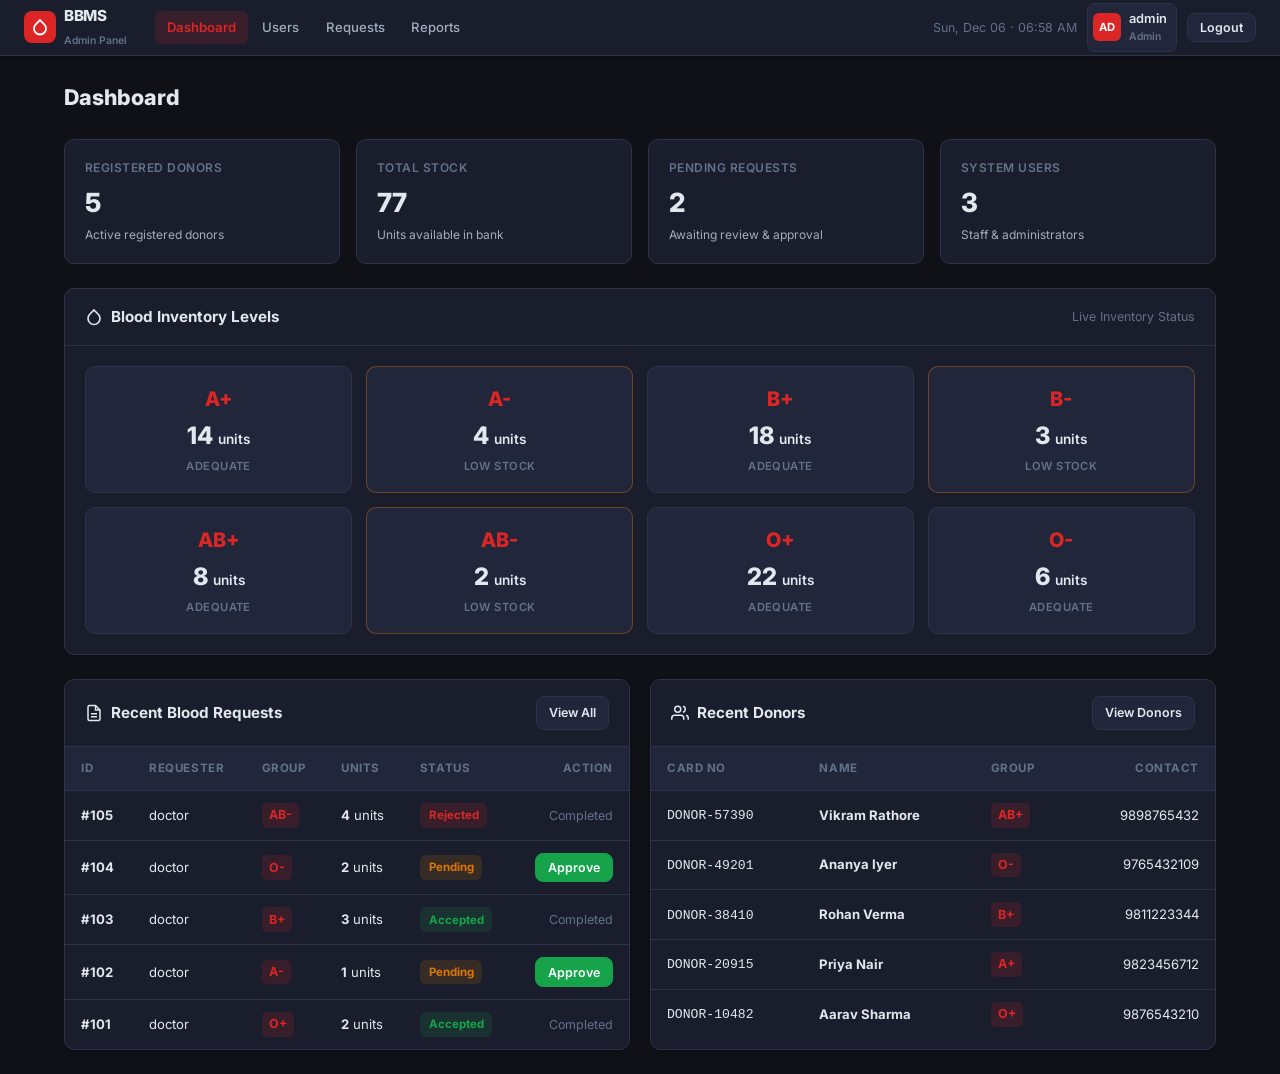
==== commit 85552a90: "Lock application permanently to dark mode and remove theme toggle buttons" ====
--- a/admin/dashboard.html
+++ b/admin/dashboard.html
@@ -22,7 +22,6 @@
         </div>
         <div class="nav-right">
             <span class="live-clock" style="font-size:.78rem;color:var(--text-muted)"></span>
-            <button class="theme-btn" onclick="toggleTheme()" title="Toggle theme"></button>
             <div class="nav-user">
                 <div class="nav-avatar" id="navAvatar">AD</div>
                 <div><div id="navUsername" style="font-size:.8rem">admin</div><div class="role-tag" id="navRole">Admin</div></div>
--- a/assets/styles.css
+++ b/assets/styles.css
@@ -4,25 +4,25 @@
    CSS Variables — Light & Dark Themes
    ============================================================ */
 :root {
-    --bg: #F4F6F9;
-    --surface: #FFFFFF;
-    --surface-alt: #F8FAFC;
-    --text: #1A202C;
-    --text-secondary: #4A5568;
-    --text-muted: #A0AEC0;
-    --border: #E2E8F0;
+    --bg: #0F1117;
+    --surface: #1A1D2B;
+    --surface-alt: #22263A;
+    --text: #E2E8F0;
+    --text-secondary: #A0AEC0;
+    --text-muted: #63718A;
+    --border: #2D3348;
     --crimson: #DC2626;
     --crimson-dark: #B91C1C;
-    --crimson-light: #FEE2E2;
+    --crimson-light: rgba(220,38,38,.15);
     --green: #16A34A;
-    --green-light: #DCFCE7;
+    --green-light: rgba(22,163,74,.15);
     --amber: #D97706;
-    --amber-light: #FEF3C7;
+    --amber-light: rgba(217,119,6,.15);
     --blue: #2563EB;
-    --blue-light: #DBEAFE;
-    --shadow-sm: 0 1px 3px rgba(0,0,0,.06), 0 1px 2px rgba(0,0,0,.04);
-    --shadow-md: 0 4px 14px rgba(0,0,0,.08);
-    --shadow-lg: 0 10px 30px rgba(0,0,0,.1);
+    --blue-light: rgba(37,99,235,.15);
+    --shadow-sm: 0 1px 3px rgba(0,0,0,.3);
+    --shadow-md: 0 4px 14px rgba(0,0,0,.4);
+    --shadow-lg: 0 10px 30px rgba(0,0,0,.5);
     --radius: 10px;
     --radius-lg: 14px;
     --nav-height: 56px;
@@ -254,13 +254,8 @@
     font-size: .65rem; color: var(--text-muted); font-weight: 600;
 }
 .theme-btn {
-    width: 34px; height: 34px; border-radius: 8px;
-    border: 1px solid var(--border); background: var(--surface-alt);
-    color: var(--text-secondary); cursor: pointer;
-    display: flex; align-items: center; justify-content: center;
-    transition: all .15s;
-}
-.theme-btn:hover { border-color: var(--crimson); color: var(--crimson); }
+    display: none !important;
+}
 
 /* ============================================================
    Page Layout
